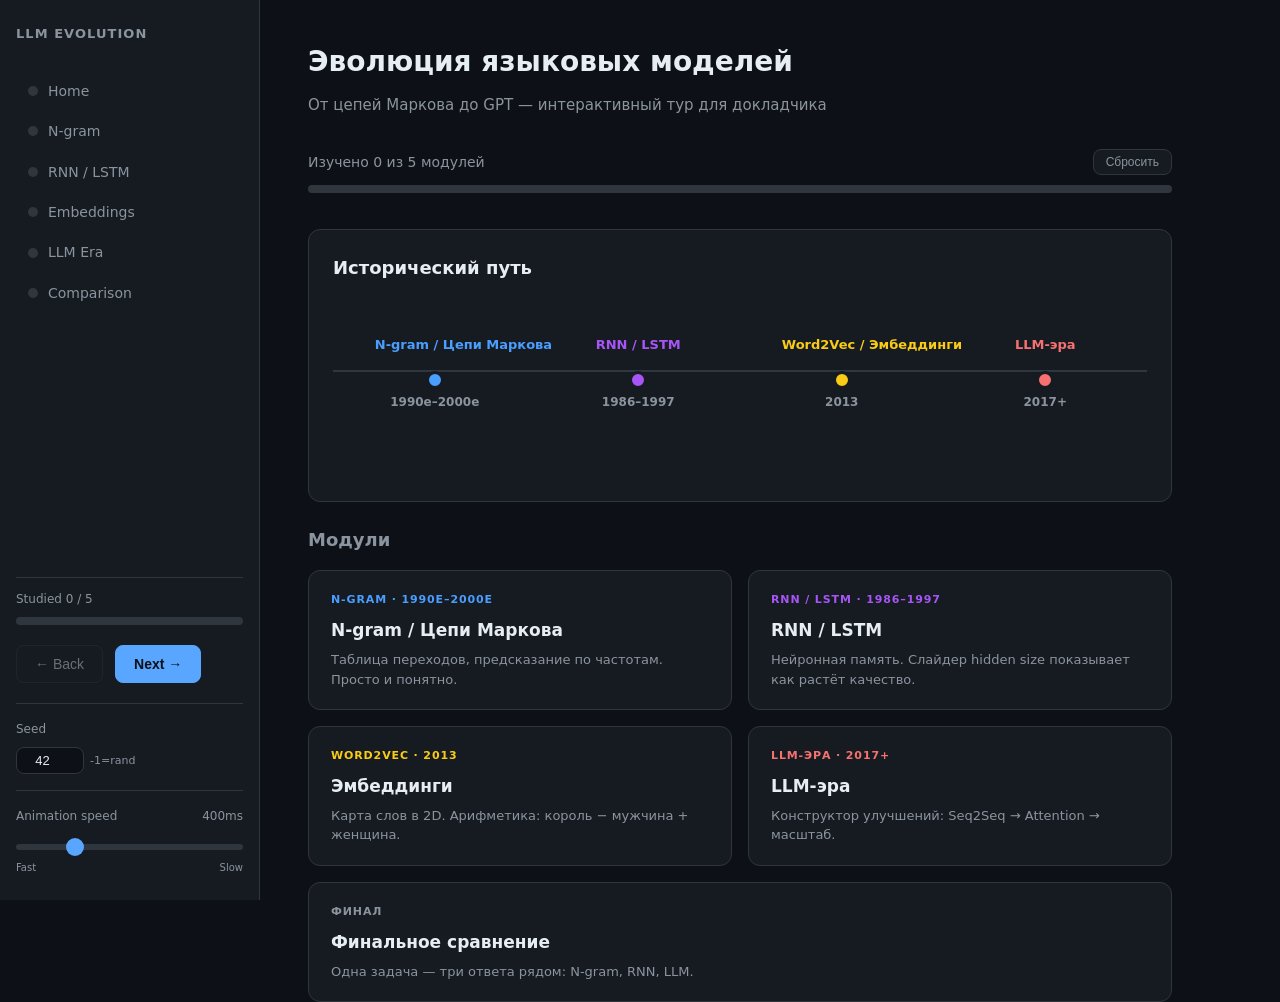
==== templates/index.html @ 23d0d4e3 "refactor: move project files from research/ to repo root; update configs and modules Flatten directo" ====
<!DOCTYPE html>
<html lang="ru">
<head>
  <meta charset="UTF-8">
  <meta name="viewport" content="width=device-width, initial-scale=1.0">
  <title>Эволюция языковых моделей</title>
  <link rel="stylesheet" href="/static/style.css">
  <style>
    /* ── Timeline ─────────────────────────────────────────── */
    .timeline-wrap {
      position: relative;
      padding: 56px 0 48px;
      margin: 32px 0 40px;
      overflow: visible;
    }

    .timeline-line {
      position: absolute;
      top: 56px;
      left: 0; right: 0;
      height: 2px;
      background: var(--border);
    }

    .timeline-events {
      display: flex;
      justify-content: space-between;
      position: relative;
    }

    .timeline-event {
      display: flex;
      flex-direction: column;
      align-items: center;
      position: relative;
      cursor: pointer;
      flex: 1;
    }

    .timeline-dot {
      width: 18px; height: 18px;
      border-radius: 50%;
      border: 3px solid var(--bg-card);
      transition: transform 0.18s ease, box-shadow 0.18s ease;
      z-index: 1;
      margin-bottom: 0;
    }

    .timeline-event:hover .timeline-dot,
    .timeline-event.open .timeline-dot {
      transform: scale(1.35);
      box-shadow: 0 0 0 5px rgba(255,255,255,0.08);
    }

    .timeline-year {
      font-size: 12px;
      font-weight: 600;
      color: var(--text-muted);
      margin-top: 10px;
      white-space: nowrap;
    }

    .timeline-label {
      font-size: 13px;
      font-weight: 600;
      text-align: center;
      margin-bottom: 14px;
      max-width: 120px;
    }

    .timeline-popup {
      display: none;
      position: absolute;
      top: 38px;
      left: 50%;
      transform: translateX(-50%);
      background: var(--bg-card);
      border: 1px solid var(--border);
      border-radius: var(--radius-lg);
      padding: 16px 18px;
      width: 220px;
      z-index: 300;
      box-shadow: 0 8px 32px rgba(0,0,0,0.55);
    }
    .timeline-popup.visible {
      display: block;
      animation: fadeIn 0.18s ease;
    }
    .timeline-popup-title {
      font-size: 14px;
      font-weight: 700;
      margin-bottom: 6px;
    }
    .timeline-popup-desc {
      font-size: 13px;
      color: var(--text-muted);
      line-height: 1.5;
      margin-bottom: 12px;
    }
    .timeline-popup-btn {
      display: inline-block;
      padding: 6px 14px;
      border-radius: var(--radius);
      font-size: 13px;
      font-weight: 600;
      text-decoration: none;
      color: #0d1117;
      transition: opacity 0.15s;
    }
    .timeline-popup-btn:hover { opacity: 0.85; }

    /* fix: left-most popup doesn't go off screen */
    .timeline-event:first-child .timeline-popup { left: 0; transform: none; }
    .timeline-event:last-child  .timeline-popup { left: auto; right: 0; transform: none; }

    /* ── Module grid ──────────────────────────────────────── */
    .module-grid {
      display: grid;
      grid-template-columns: repeat(2, 1fr);
      gap: 16px;
      margin-top: 8px;
    }

    .module-card {
      background: var(--bg-card);
      border: 1px solid var(--border);
      border-radius: var(--radius-lg);
      padding: 20px 22px;
      text-decoration: none;
      color: var(--text);
      transition: border-color 0.18s, background 0.18s;
      display: block;
      position: relative;
    }
    .module-card:hover { border-color: var(--accent); background: var(--bg-hover); }

    .module-card-epoch {
      font-size: 11px;
      font-weight: 700;
      letter-spacing: 0.08em;
      text-transform: uppercase;
      margin-bottom: 8px;
    }
    .module-card-title {
      font-size: 17px;
      font-weight: 600;
      margin-bottom: 6px;
    }
    .module-card-desc {
      font-size: 13px;
      color: var(--text-muted);
      line-height: 1.5;
    }
    .module-card-done-badge {
      position: absolute;
      top: 16px; right: 16px;
      width: 10px; height: 10px;
      border-radius: 50%;
      background: #3fb950;
      display: none;
    }
    .module-card.done .module-card-done-badge { display: block; }

    .module-card-wide { grid-column: span 2; }

    /* ── Progress section ─────────────────────────────────── */
    .progress-section {
      margin-bottom: 36px;
    }
    .progress-section-label {
      font-size: 14px;
      color: var(--text-muted);
      margin-bottom: 10px;
    }
    .progress-bar-wrap {
      background: var(--border);
      border-radius: 4px;
      height: 8px;
      overflow: hidden;
    }
    .progress-bar-fill {
      height: 100%;
      background: linear-gradient(90deg, var(--epoch-ngram), var(--epoch-rnn), var(--epoch-embeddings), var(--epoch-llm));
      border-radius: 4px;
      transition: width 0.5s ease;
    }
  </style>
</head>
<body>
  <nav id="sidebar"></nav>

  <main id="main-content">
    <h1 class="section-title">Эволюция языковых моделей</h1>
    <p class="section-sub">От цепей Маркова до GPT — интерактивный тур для докладчика</p>

    <!-- Progress bar -->
    <div class="progress-section">
      <div style="display:flex; align-items:center; justify-content:space-between; margin-bottom:10px;">
        <div class="progress-section-label" id="progress-label" style="margin-bottom:0;">Изучено 0 из 5 модулей</div>
        <button id="reset-btn" class="btn" style="font-size:12px; padding:5px 12px; color:var(--text-muted);" title="Сбросить прогресс">Сбросить</button>
      </div>
      <div class="progress-bar-wrap">
        <div class="progress-bar-fill" id="progress-fill" style="width: 0%"></div>
      </div>
    </div>

    <!-- Timeline -->
    <div class="card" style="overflow:visible; position:relative;">
      <div class="card-title" style="margin-bottom:0;">Исторический путь</div>
      <div class="timeline-wrap">
        <div class="timeline-line"></div>
        <div class="timeline-events" id="timeline-events"></div>
      </div>
    </div>

    <!-- Module cards -->
    <h2 style="font-size:18px; font-weight:600; margin-bottom:16px; color:var(--text-muted);">Модули</h2>
    <div class="module-grid" id="module-grid"></div>
  </main>

  <script src="/static/nav.js"></script>
  <script src="/static/tooltip.js"></script>
  <script>
    // ── Timeline data ─────────────────────────────────────────
    const TIMELINE_EVENTS = [
      {
        year: "1990е–2000е",
        label: "N-gram / Цепи Маркова",
        color: "var(--epoch-ngram)",
        module: 1,
        desc: "Предсказание следующего слова по таблице частот. Просто, быстро, но без понимания смысла.",
      },
      {
        year: "1986–1997",
        label: "RNN / LSTM",
        color: "var(--epoch-rnn)",
        module: 2,
        desc: "Нейронная сеть с памятью. Умеет запоминать контекст, но «забывает» начало длинного предложения.",
      },
      {
        year: "2013",
        label: "Word2Vec / Эмбеддинги",
        color: "var(--epoch-embeddings)",
        module: 3,
        desc: "Слова стали векторами. Похожие по смыслу слова — близкие точки в пространстве.",
      },
      {
        year: "2017+",
        label: "LLM-эра",
        color: "var(--epoch-llm)",
        module: 4,
        desc: "Attention + масштаб = революция. Одновременно видит весь контекст, обучается на сотнях ГБ текста.",
      },
    ];

    // ── Module cards data ──────────────────────────────────────
    const MODULE_CARDS = [
      {
        path: "/module/1",
        epoch: "N-gram · 1990е–2000е",
        color: "var(--epoch-ngram)",
        title: "N-gram / Цепи Маркова",
        desc: "Таблица переходов, предсказание по частотам. Просто и понятно.",
      },
      {
        path: "/module/2",
        epoch: "RNN / LSTM · 1986–1997",
        color: "var(--epoch-rnn)",
        title: "RNN / LSTM",
        desc: "Нейронная память. Слайдер hidden size показывает как растёт качество.",
      },
      {
        path: "/module/3",
        epoch: "Word2Vec · 2013",
        color: "var(--epoch-embeddings)",
        title: "Эмбеддинги",
        desc: "Карта слов в 2D. Арифметика: король − мужчина + женщина.",
      },
      {
        path: "/module/4",
        epoch: "LLM-эра · 2017+",
        color: "var(--epoch-llm)",
        title: "LLM-эра",
        desc: "Конструктор улучшений: Seq2Seq → Attention → масштаб.",
      },
      {
        path: "/module/5",
        epoch: "Финал",
        color: "var(--text-muted)",
        title: "Финальное сравнение",
        desc: "Одна задача — три ответа рядом: N-gram, RNN, LLM.",
        wide: true,
      },
    ];

    // ── Helpers ────────────────────────────────────────────────
    const STORAGE_KEY_INDEX = "llm_explainer_visited";

    function getVisitedPaths() {
      try { return JSON.parse(localStorage.getItem(STORAGE_KEY_INDEX) || "[]"); }
      catch { return []; }
    }

    // ── Render timeline ────────────────────────────────────────
    function renderTimeline() {
      const container = document.getElementById("timeline-events");
      if (!container) return;

      let openIdx = null;

      TIMELINE_EVENTS.forEach((ev, i) => {
        const wrap = document.createElement("div");
        wrap.className = "timeline-event";
        wrap.dataset.idx = i;

        const label = document.createElement("div");
        label.className = "timeline-label";
        label.textContent = ev.label;
        label.style.color = ev.color;

        const dot = document.createElement("div");
        dot.className = "timeline-dot";
        dot.style.background = ev.color;

        const year = document.createElement("div");
        year.className = "timeline-year";
        year.textContent = ev.year;

        const popup = document.createElement("div");
        popup.className = "timeline-popup";
        popup.innerHTML = `
          <div class="timeline-popup-title" style="color:${ev.color}">${ev.label}</div>
          <div class="timeline-popup-desc">${ev.desc}</div>
          <a class="timeline-popup-btn" href="/module/${ev.module}"
             style="background:${ev.color}">Открыть модуль →</a>
        `;

        wrap.appendChild(label);
        wrap.appendChild(dot);
        wrap.appendChild(year);
        wrap.appendChild(popup);
        container.appendChild(wrap);

        wrap.addEventListener("click", (e) => {
          e.stopPropagation();
          const isOpen = wrap.classList.contains("open");

          // close all
          container.querySelectorAll(".timeline-event").forEach(el => {
            el.classList.remove("open");
            el.querySelector(".timeline-popup").classList.remove("visible");
          });

          if (!isOpen) {
            wrap.classList.add("open");
            popup.classList.add("visible");
          }
        });
      });

      // Close popup on outside click
      document.addEventListener("click", () => {
        container.querySelectorAll(".timeline-event").forEach(el => {
          el.classList.remove("open");
          el.querySelector(".timeline-popup").classList.remove("visible");
        });
      });
    }

    // ── Render module cards ────────────────────────────────────
    function renderModuleCards() {
      const grid = document.getElementById("module-grid");
      if (!grid) return;
      const visited = getVisitedPaths();

      MODULE_CARDS.forEach(card => {
        const a = document.createElement("a");
        a.className = "module-card" + (card.wide ? " module-card-wide" : "");
        a.href = card.path;
        if (visited.includes(card.path)) a.classList.add("done");

        a.innerHTML = `
          <div class="module-card-done-badge"></div>
          <div class="module-card-epoch" style="color:${card.color}">${card.epoch}</div>
          <div class="module-card-title">${card.title}</div>
          <div class="module-card-desc">${card.desc}</div>
        `;

        grid.appendChild(a);
      });
    }

    // ── Progress bar ───────────────────────────────────────────
    function renderProgress() {
      const visited = getVisitedPaths();
      const modulePaths = MODULE_CARDS.map(c => c.path);
      const done = modulePaths.filter(p => visited.includes(p)).length;
      const total = modulePaths.length;
      const pct = Math.round((done / total) * 100);

      const label = document.getElementById("progress-label");
      const fill = document.getElementById("progress-fill");
      if (label) label.textContent = `Изучено ${done} из ${total} модулей`;
      if (fill) fill.style.width = pct + "%";
    }

    // ── Reset progress ─────────────────────────────────────────
    function resetProgress() {
      localStorage.removeItem(STORAGE_KEY_INDEX);
      // Re-render cards and progress without full reload
      document.getElementById("module-grid").innerHTML = "";
      renderModuleCards();
      renderProgress();
      // Also update sidebar dots via nav.js re-render
      const sidebar = document.getElementById("sidebar");
      sidebar.innerHTML = "";
      renderSidebar();
    }

    // ── Init ───────────────────────────────────────────────────
    document.addEventListener("DOMContentLoaded", () => {
      renderTimeline();
      renderModuleCards();
      renderProgress();

      document.getElementById("reset-btn").addEventListener("click", () => {
        resetProgress();
      });
    });
  </script>
</body>
</html>
---- static/style.css ----
/* ============================================================
   LLM Evolution Explainer — Dark Theme
   Цветовое кодирование по эпохам:
   N-gram      = синий    (#4A9EFF)
   RNN/LSTM    = фиолетовый (#A855F7)
   Embeddings  = жёлтый   (#FACC15)
   LLM-эра     = красный  (#F87171)
   ============================================================ */

:root {
  --bg:          #0d1117;
  --bg-card:     #161b22;
  --bg-hover:    #21262d;
  --border:      #30363d;
  --text:        #e6edf3;
  --text-muted:  #8b949e;
  --accent:      #58a6ff;

  --epoch-ngram:       #4A9EFF;
  --epoch-rnn:         #A855F7;
  --epoch-embeddings:  #FACC15;
  --epoch-llm:         #F87171;

  --sidebar-width: 260px;
  --header-height: 56px;

  --radius:  8px;
  --radius-lg: 12px;
  --transition: 0.2s ease;
}

/* ---- Reset ---- */
*, *::before, *::after { box-sizing: border-box; margin: 0; padding: 0; }
html, body { height: 100%; }

body {
  font-family: 'Segoe UI', system-ui, sans-serif;
  background: var(--bg);
  color: var(--text);
  display: flex;
  font-size: 16px;
  line-height: 1.6;
}

/* ============================================================
   Layout
   ============================================================ */
#sidebar {
  width: var(--sidebar-width);
  min-height: 100vh;
  background: var(--bg-card);
  border-right: 1px solid var(--border);
  display: flex;
  flex-direction: column;
  padding: 24px 16px;
  position: fixed;
  top: 0; left: 0; bottom: 0;
  overflow: hidden;
  z-index: 100;
}

#main-content {
  margin-left: var(--sidebar-width);
  flex: 1;
  min-height: 100vh;
  padding: 40px 48px;
  max-width: 960px;
}

/* ============================================================
   Sidebar
   ============================================================ */
.sidebar-logo {
  font-size: 13px;
  font-weight: 700;
  color: var(--text-muted);
  letter-spacing: 0.08em;
  text-transform: uppercase;
  margin-bottom: 28px;
}

.nav-list {
  list-style: none;
  flex: 1;
}

.nav-item {
  margin-bottom: 4px;
}

.nav-link {
  display: flex;
  align-items: center;
  gap: 10px;
  padding: 7px 12px;
  border-radius: var(--radius);
  text-decoration: none;
  color: var(--text-muted);
  font-size: 14px;
  transition: background var(--transition), color var(--transition);
  cursor: pointer;
}

.nav-link:hover { background: var(--bg-hover); color: var(--text); }
.nav-link.active { background: var(--bg-hover); color: var(--text); }

.nav-dot {
  width: 10px; height: 10px;
  border-radius: 50%;
  background: var(--border);
  flex-shrink: 0;
  transition: background var(--transition);
}
.nav-dot.done    { background: #3fb950; }
.nav-dot.active  { background: var(--accent); }

/* Epoch colours for nav dots */
.nav-item[data-epoch="ngram"]      .nav-dot.active { background: var(--epoch-ngram); }
.nav-item[data-epoch="rnn"]        .nav-dot.active { background: var(--epoch-rnn); }
.nav-item[data-epoch="embeddings"] .nav-dot.active { background: var(--epoch-embeddings); }
.nav-item[data-epoch="llm"]        .nav-dot.active { background: var(--epoch-llm); }

.sidebar-progress {
  margin-top: 12px;
  padding-top: 12px;
  border-top: 1px solid var(--border);
}

.progress-label {
  font-size: 12px;
  color: var(--text-muted);
  margin-bottom: 8px;
}

.progress-bar-wrap {
  background: var(--border);
  border-radius: 4px;
  height: 6px;
  overflow: hidden;
}

.progress-bar-fill {
  height: 100%;
  background: var(--accent);
  border-radius: 4px;
  transition: width 0.4s ease;
}

/* ============================================================
   Nav buttons (prev / next)
   ============================================================ */
.nav-buttons {
  display: flex;
  gap: 12px;
  margin-top: 20px;
}

.btn {
  display: inline-flex;
  align-items: center;
  gap: 6px;
  padding: 10px 18px;
  border-radius: var(--radius);
  border: 1px solid var(--border);
  background: var(--bg-card);
  color: var(--text);
  font-size: 14px;
  cursor: pointer;
  text-decoration: none;
  transition: background var(--transition), border-color var(--transition);
}
.btn:hover { background: var(--bg-hover); border-color: var(--accent); }
.btn:disabled { opacity: 0.4; cursor: not-allowed; }
.btn-primary {
  background: var(--accent);
  border-color: var(--accent);
  color: #0d1117;
  font-weight: 600;
}
.btn-primary:hover { background: #79c0ff; border-color: #79c0ff; }

/* ============================================================
   Cards & Sections
   ============================================================ */
.card {
  background: var(--bg-card);
  border: 1px solid var(--border);
  border-radius: var(--radius-lg);
  padding: 24px;
  margin-bottom: 24px;
}

.card-title {
  font-size: 18px;
  font-weight: 600;
  margin-bottom: 12px;
}

.section-title {
  font-size: 28px;
  font-weight: 700;
  margin-bottom: 8px;
}

.section-sub {
  font-size: 15px;
  color: var(--text-muted);
  margin-bottom: 32px;
}

/* Epoch accent bars */
.epoch-bar {
  display: inline-block;
  width: 4px;
  height: 1em;
  border-radius: 2px;
  margin-right: 8px;
  vertical-align: middle;
}
.epoch-ngram      { background: var(--epoch-ngram); }
.epoch-rnn        { background: var(--epoch-rnn); }
.epoch-embeddings { background: var(--epoch-embeddings); }
.epoch-llm        { background: var(--epoch-llm); }

/* ============================================================
   Tooltip / Hint (? button)
   ============================================================ */
.term {
  position: relative;
  display: inline-flex;
  align-items: baseline;
  gap: 4px;
}

.hint-btn {
  display: inline-flex;
  align-items: center;
  justify-content: center;
  width: 18px; height: 18px;
  border-radius: 50%;
  background: transparent;
  border: 1px solid var(--text-muted);
  color: var(--text-muted);
  font-size: 11px;
  font-weight: 700;
  cursor: pointer;
  line-height: 1;
  transition: border-color var(--transition), color var(--transition), background var(--transition);
  flex-shrink: 0;
}
.hint-btn:hover,
.hint-btn.open {
  border-color: var(--accent);
  color: var(--accent);
  background: rgba(88, 166, 255, 0.1);
}

.hint-text {
  display: none;
  position: absolute;
  bottom: calc(100% + 8px);
  left: 0;
  background: #1c2128;
  border: 1px solid var(--border);
  border-radius: var(--radius);
  padding: 10px 14px;
  font-size: 13px;
  line-height: 1.5;
  color: var(--text);
  width: 260px;
  z-index: 200;
  box-shadow: 0 8px 24px rgba(0,0,0,0.4);
}
.hint-text.visible { display: block; }

/* ============================================================
   Sliders
   ============================================================ */
.slider-wrap {
  display: flex;
  align-items: center;
  gap: 12px;
  margin: 16px 0;
}

input[type="range"] {
  appearance: none;
  -webkit-appearance: none;
  flex: 1;
  height: 6px;
  border-radius: 3px;
  background: var(--border);
  outline: none;
}
input[type="range"]::-webkit-slider-thumb {
  -webkit-appearance: none;
  width: 18px; height: 18px;
  border-radius: 50%;
  background: var(--accent);
  cursor: pointer;
}

.slider-label {
  font-size: 13px;
  color: var(--text-muted);
  min-width: 60px;
}

.slider-value {
  font-size: 14px;
  font-weight: 600;
  min-width: 32px;
  text-align: right;
}

/* ============================================================
   Tables
   ============================================================ */
table {
  border-collapse: collapse;
  width: 100%;
  font-size: 14px;
}
th {
  background: var(--bg-hover);
  color: var(--text-muted);
  font-weight: 600;
  text-align: left;
  padding: 10px 14px;
  border-bottom: 1px solid var(--border);
}
td {
  padding: 9px 14px;
  border-bottom: 1px solid var(--border);
}
tr:last-child td { border-bottom: none; }
tr:hover td { background: var(--bg-hover); }

/* ============================================================
   Code / Corpus display
   ============================================================ */
.corpus-block {
  background: #0d1117;
  border: 1px solid var(--border);
  border-radius: var(--radius);
  padding: 16px 20px;
  font-family: 'Cascadia Code', 'Fira Code', monospace;
  font-size: 14px;
  line-height: 1.8;
  color: #a5d6ff;
}

.corpus-sentence {
  display: block;
  margin-bottom: 6px;
}
.corpus-sentence:last-child { margin-bottom: 0; }

/* ============================================================
   Animations (flow arrows, highlight)
   ============================================================ */
@keyframes fadeIn {
  from { opacity: 0; transform: translateY(6px); }
  to   { opacity: 1; transform: translateY(0); }
}

.animate-in {
  animation: fadeIn 0.3s ease forwards;
}

@keyframes pulse {
  0%, 100% { opacity: 1; }
  50%       { opacity: 0.4; }
}

.token-highlight {
  display: inline-block;
  background: rgba(88, 166, 255, 0.2);
  border-radius: 4px;
  padding: 1px 4px;
  color: var(--accent);
  animation: pulse 1s ease infinite;
}

/* ============================================================
   SVG diagrams
   ============================================================ */
.diagram-svg {
  display: block;
  width: 100%;
  max-width: 700px;
  margin: 16px auto;
}

/* ============================================================
   Heatmap canvas
   ============================================================ */
canvas {
  display: block;
  border-radius: var(--radius);
  border: 1px solid var(--border);
}

/* ============================================================
   Result blocks
   ============================================================ */
.result-box {
  background: var(--bg);
  border: 1px solid var(--border);
  border-radius: var(--radius);
  padding: 14px 18px;
  font-size: 15px;
  min-height: 48px;
  line-height: 1.6;
}

.result-word {
  color: var(--accent);
  font-weight: 600;
}

/* ============================================================
   Problem / Info callout
   ============================================================ */
.callout {
  border-left: 3px solid var(--accent);
  background: rgba(88, 166, 255, 0.05);
  padding: 14px 18px;
  border-radius: 0 var(--radius) var(--radius) 0;
  font-size: 14px;
  color: var(--text-muted);
  margin: 16px 0;
}
.callout.warn {
  border-color: var(--epoch-llm);
  background: rgba(248, 113, 113, 0.05);
}

/* ============================================================
   Timeline (index page)
   ============================================================ */
.timeline-track {
  position: relative;
  padding: 40px 0 60px;
  margin: 32px 0;
}

.timeline-line {
  position: absolute;
  top: 50%; left: 0; right: 0;
  height: 2px;
  background: var(--border);
  transform: translateY(-50%);
}

.timeline-events {
  display: flex;
  justify-content: space-between;
  position: relative;
}

.timeline-event {
  display: flex;
  flex-direction: column;
  align-items: center;
  gap: 8px;
  cursor: pointer;
}

.timeline-dot {
  width: 16px; height: 16px;
  border-radius: 50%;
  border: 2px solid var(--bg);
  transition: transform var(--transition), box-shadow var(--transition);
  z-index: 1;
}
.timeline-event:hover .timeline-dot {
  transform: scale(1.3);
  box-shadow: 0 0 0 4px rgba(255,255,255,0.1);
}

.timeline-year {
  font-size: 12px;
  color: var(--text-muted);
  font-weight: 600;
  position: absolute;
  bottom: -24px;
  white-space: nowrap;
}

.timeline-label {
  font-size: 13px;
  text-align: center;
  max-width: 100px;
  position: absolute;
  top: -36px;
  white-space: nowrap;
}

.timeline-popup {
  display: none;
  position: absolute;
  top: 60px;
  background: var(--bg-card);
  border: 1px solid var(--border);
  border-radius: var(--radius-lg);
  padding: 16px 20px;
  width: 220px;
  z-index: 300;
  box-shadow: 0 8px 32px rgba(0,0,0,0.5);
}
.timeline-popup.visible { display: block; animation: fadeIn 0.2s ease; }

/* ============================================================
   Module cards on index
   ============================================================ */
.module-grid {
  display: grid;
  grid-template-columns: repeat(2, 1fr);
  gap: 16px;
  margin-top: 32px;
}

.module-card {
  background: var(--bg-card);
  border: 1px solid var(--border);
  border-radius: var(--radius-lg);
  padding: 20px;
  text-decoration: none;
  color: var(--text);
  transition: border-color var(--transition), background var(--transition);
  display: block;
}
.module-card:hover { border-color: var(--accent); background: var(--bg-hover); }

.module-card-epoch {
  font-size: 11px;
  font-weight: 700;
  letter-spacing: 0.08em;
  text-transform: uppercase;
  margin-bottom: 8px;
}

.module-card-title {
  font-size: 17px;
  font-weight: 600;
  margin-bottom: 6px;
}

.module-card-desc {
  font-size: 13px;
  color: var(--text-muted);
}

.module-card-done {
  display: inline-block;
  width: 8px; height: 8px;
  border-radius: 50%;
  background: #3fb950;
  margin-left: 8px;
  vertical-align: middle;
}
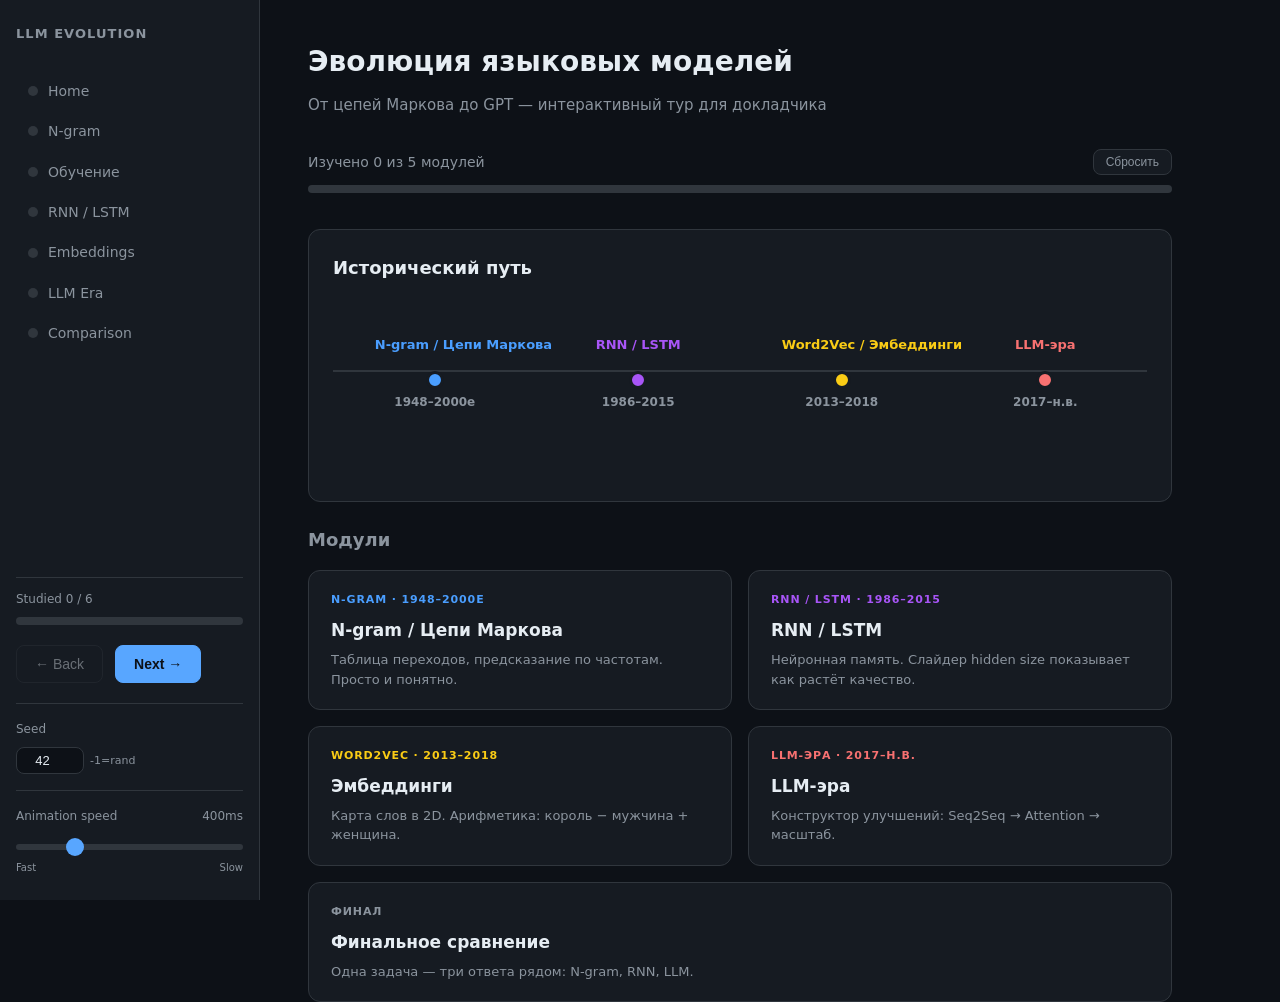
==== commit 60886f3f: "feat(llm-era): add Step 7 — LLM era module + migrate to uv - Add routers/llm_era.py: Seq2Seq animati" ====
--- a/templates/index.html
+++ b/templates/index.html
@@ -224,28 +224,28 @@
     // ── Timeline data ─────────────────────────────────────────
     const TIMELINE_EVENTS = [
       {
-        year: "1990е–2000е",
+        year: "1948–2000е",
         label: "N-gram / Цепи Маркова",
         color: "var(--epoch-ngram)",
         module: 1,
         desc: "Предсказание следующего слова по таблице частот. Просто, быстро, но без понимания смысла.",
       },
       {
-        year: "1986–1997",
+        year: "1986–2015",
         label: "RNN / LSTM",
         color: "var(--epoch-rnn)",
         module: 2,
         desc: "Нейронная сеть с памятью. Умеет запоминать контекст, но «забывает» начало длинного предложения.",
       },
       {
-        year: "2013",
+        year: "2013–2018",
         label: "Word2Vec / Эмбеддинги",
         color: "var(--epoch-embeddings)",
         module: 3,
         desc: "Слова стали векторами. Похожие по смыслу слова — близкие точки в пространстве.",
       },
       {
-        year: "2017+",
+        year: "2017–н.в.",
         label: "LLM-эра",
         color: "var(--epoch-llm)",
         module: 4,
@@ -257,28 +257,28 @@
     const MODULE_CARDS = [
       {
         path: "/module/1",
-        epoch: "N-gram · 1990е–2000е",
+        epoch: "N-gram · 1948–2000е",
         color: "var(--epoch-ngram)",
         title: "N-gram / Цепи Маркова",
         desc: "Таблица переходов, предсказание по частотам. Просто и понятно.",
       },
       {
         path: "/module/2",
-        epoch: "RNN / LSTM · 1986–1997",
+        epoch: "RNN / LSTM · 1986–2015",
         color: "var(--epoch-rnn)",
         title: "RNN / LSTM",
         desc: "Нейронная память. Слайдер hidden size показывает как растёт качество.",
       },
       {
         path: "/module/3",
-        epoch: "Word2Vec · 2013",
+        epoch: "Word2Vec · 2013–2018",
         color: "var(--epoch-embeddings)",
         title: "Эмбеддинги",
         desc: "Карта слов в 2D. Арифметика: король − мужчина + женщина.",
       },
       {
         path: "/module/4",
-        epoch: "LLM-эра · 2017+",
+        epoch: "LLM-эра · 2017–н.в.",
         color: "var(--epoch-llm)",
         title: "LLM-эра",
         desc: "Конструктор улучшений: Seq2Seq → Attention → масштаб.",
--- a/static/style.css
+++ b/static/style.css
@@ -29,6 +29,18 @@
   --transition: 0.2s ease;
 }
 
+/* ---- Scrollbar ---- */
+::-webkit-scrollbar { width: 8px; height: 8px; }
+::-webkit-scrollbar-track { background: var(--bg); border-radius: 4px; }
+::-webkit-scrollbar-thumb { background: var(--border); border-radius: 4px; }
+::-webkit-scrollbar-thumb:hover { background: var(--text-muted); }
+
+/* Firefox */
+* {
+  scrollbar-width: thin;
+  scrollbar-color: var(--border) var(--bg);
+}
+
 /* ---- Reset ---- */
 *, *::before, *::after { box-sizing: border-box; margin: 0; padding: 0; }
 html, body { height: 100%; }
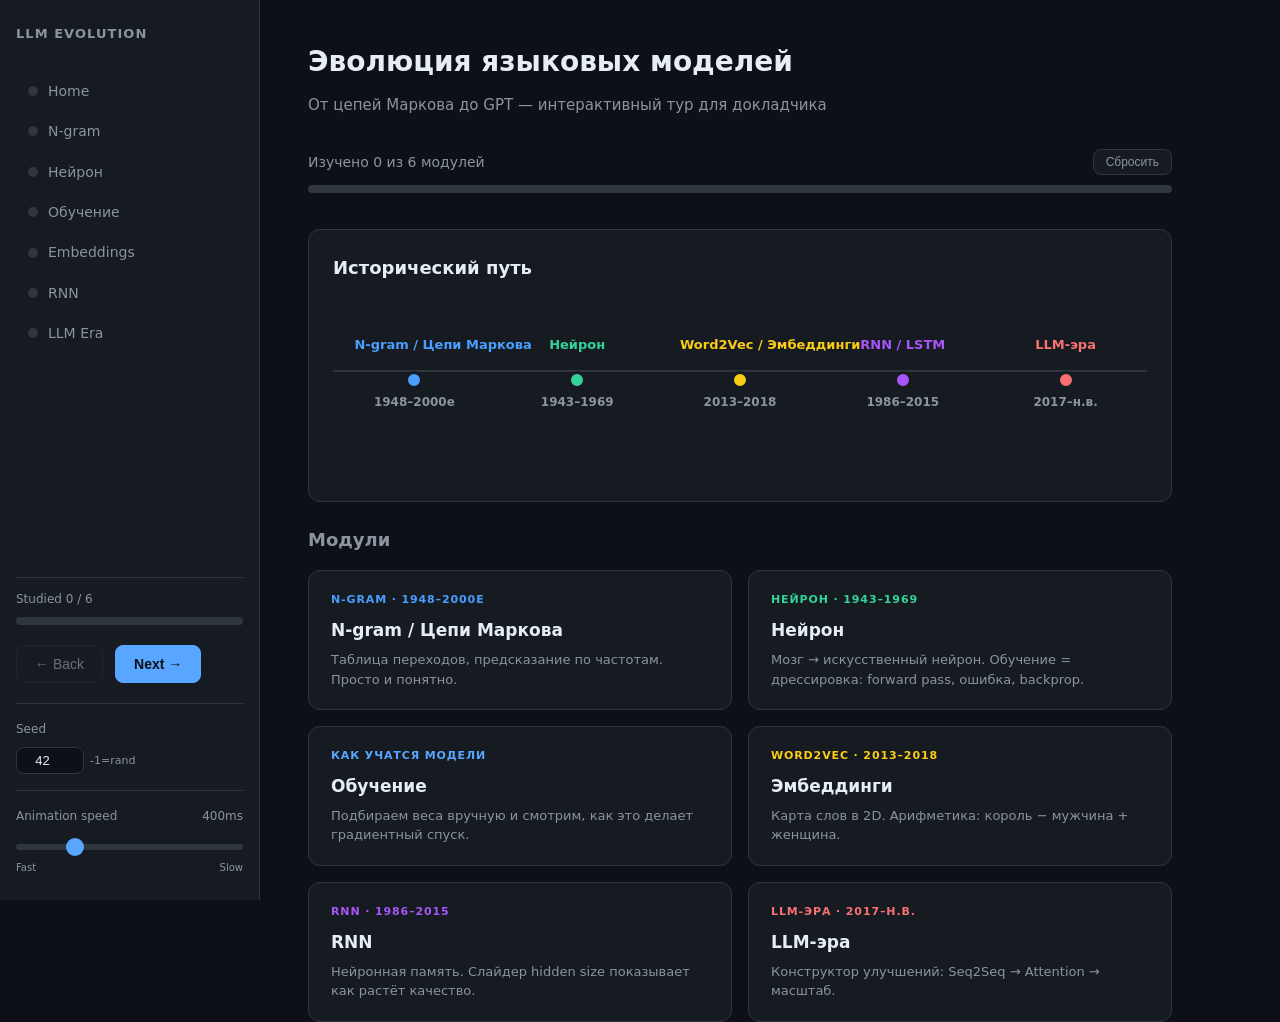
==== commit 4527b676: "feat: add neuron module, reorder modules, migrate to YandexGPT-5-Lite-8B Add module-1c (brain→neuron" ====
--- a/templates/index.html
+++ b/templates/index.html
@@ -231,18 +231,25 @@
         desc: "Предсказание следующего слова по таблице частот. Просто, быстро, но без понимания смысла.",
       },
       {
+        year: "1943–1969",
+        label: "Нейрон",
+        color: "var(--epoch-neuron)",
+        module: "1c",
+        desc: "От биологического нейрона к искусственному. Как сеть учится на ошибках — аналогия с дрессировкой.",
+      },
+      {
+        year: "2013–2018",
+        label: "Word2Vec / Эмбеддинги",
+        color: "var(--epoch-embeddings)",
+        module: 2,
+        desc: "Слова стали векторами. Похожие по смыслу слова — близкие точки в пространстве.",
+      },
+      {
         year: "1986–2015",
         label: "RNN / LSTM",
         color: "var(--epoch-rnn)",
-        module: 2,
+        module: 3,
         desc: "Нейронная сеть с памятью. Умеет запоминать контекст, но «забывает» начало длинного предложения.",
-      },
-      {
-        year: "2013–2018",
-        label: "Word2Vec / Эмбеддинги",
-        color: "var(--epoch-embeddings)",
-        module: 3,
-        desc: "Слова стали векторами. Похожие по смыслу слова — близкие точки в пространстве.",
       },
       {
         year: "2017–н.в.",
@@ -263,18 +270,32 @@
         desc: "Таблица переходов, предсказание по частотам. Просто и понятно.",
       },
       {
+        path: "/module/1c",
+        epoch: "Нейрон · 1943–1969",
+        color: "var(--epoch-neuron)",
+        title: "Нейрон",
+        desc: "Мозг → искусственный нейрон. Обучение = дрессировка: forward pass, ошибка, backprop.",
+      },
+      {
+        path: "/module/1b",
+        epoch: "Как учатся модели",
+        color: "var(--accent)",
+        title: "Обучение",
+        desc: "Подбираем веса вручную и смотрим, как это делает градиентный спуск.",
+      },
+      {
         path: "/module/2",
-        epoch: "RNN / LSTM · 1986–2015",
-        color: "var(--epoch-rnn)",
-        title: "RNN / LSTM",
-        desc: "Нейронная память. Слайдер hidden size показывает как растёт качество.",
-      },
-      {
-        path: "/module/3",
         epoch: "Word2Vec · 2013–2018",
         color: "var(--epoch-embeddings)",
         title: "Эмбеддинги",
         desc: "Карта слов в 2D. Арифметика: король − мужчина + женщина.",
+      },
+      {
+        path: "/module/3",
+        epoch: "RNN · 1986–2015",
+        color: "var(--epoch-rnn)",
+        title: "RNN",
+        desc: "Нейронная память. Слайдер hidden size показывает как растёт качество.",
       },
       {
         path: "/module/4",
@@ -282,14 +303,6 @@
         color: "var(--epoch-llm)",
         title: "LLM-эра",
         desc: "Конструктор улучшений: Seq2Seq → Attention → масштаб.",
-      },
-      {
-        path: "/module/5",
-        epoch: "Финал",
-        color: "var(--text-muted)",
-        title: "Финальное сравнение",
-        desc: "Одна задача — три ответа рядом: N-gram, RNN, LLM.",
-        wide: true,
       },
     ];
 
--- a/static/style.css
+++ b/static/style.css
@@ -17,6 +17,7 @@
   --accent:      #58a6ff;
 
   --epoch-ngram:       #4A9EFF;
+  --epoch-neuron:      #34D399;
   --epoch-rnn:         #A855F7;
   --epoch-embeddings:  #FACC15;
   --epoch-llm:         #F87171;
@@ -75,7 +76,7 @@
   margin-left: var(--sidebar-width);
   flex: 1;
   min-height: 100vh;
-  padding: 40px 48px;
+  padding: 40px 48px 64px;
   max-width: 960px;
 }
 
@@ -128,6 +129,7 @@
 
 /* Epoch colours for nav dots */
 .nav-item[data-epoch="ngram"]      .nav-dot.active { background: var(--epoch-ngram); }
+.nav-item[data-epoch="neuron"]     .nav-dot.active { background: var(--epoch-neuron); }
 .nav-item[data-epoch="rnn"]        .nav-dot.active { background: var(--epoch-rnn); }
 .nav-item[data-epoch="embeddings"] .nav-dot.active { background: var(--epoch-embeddings); }
 .nav-item[data-epoch="llm"]        .nav-dot.active { background: var(--epoch-llm); }
@@ -230,6 +232,7 @@
   vertical-align: middle;
 }
 .epoch-ngram      { background: var(--epoch-ngram); }
+.epoch-neuron     { background: var(--epoch-neuron); }
 .epoch-rnn        { background: var(--epoch-rnn); }
 .epoch-embeddings { background: var(--epoch-embeddings); }
 .epoch-llm        { background: var(--epoch-llm); }
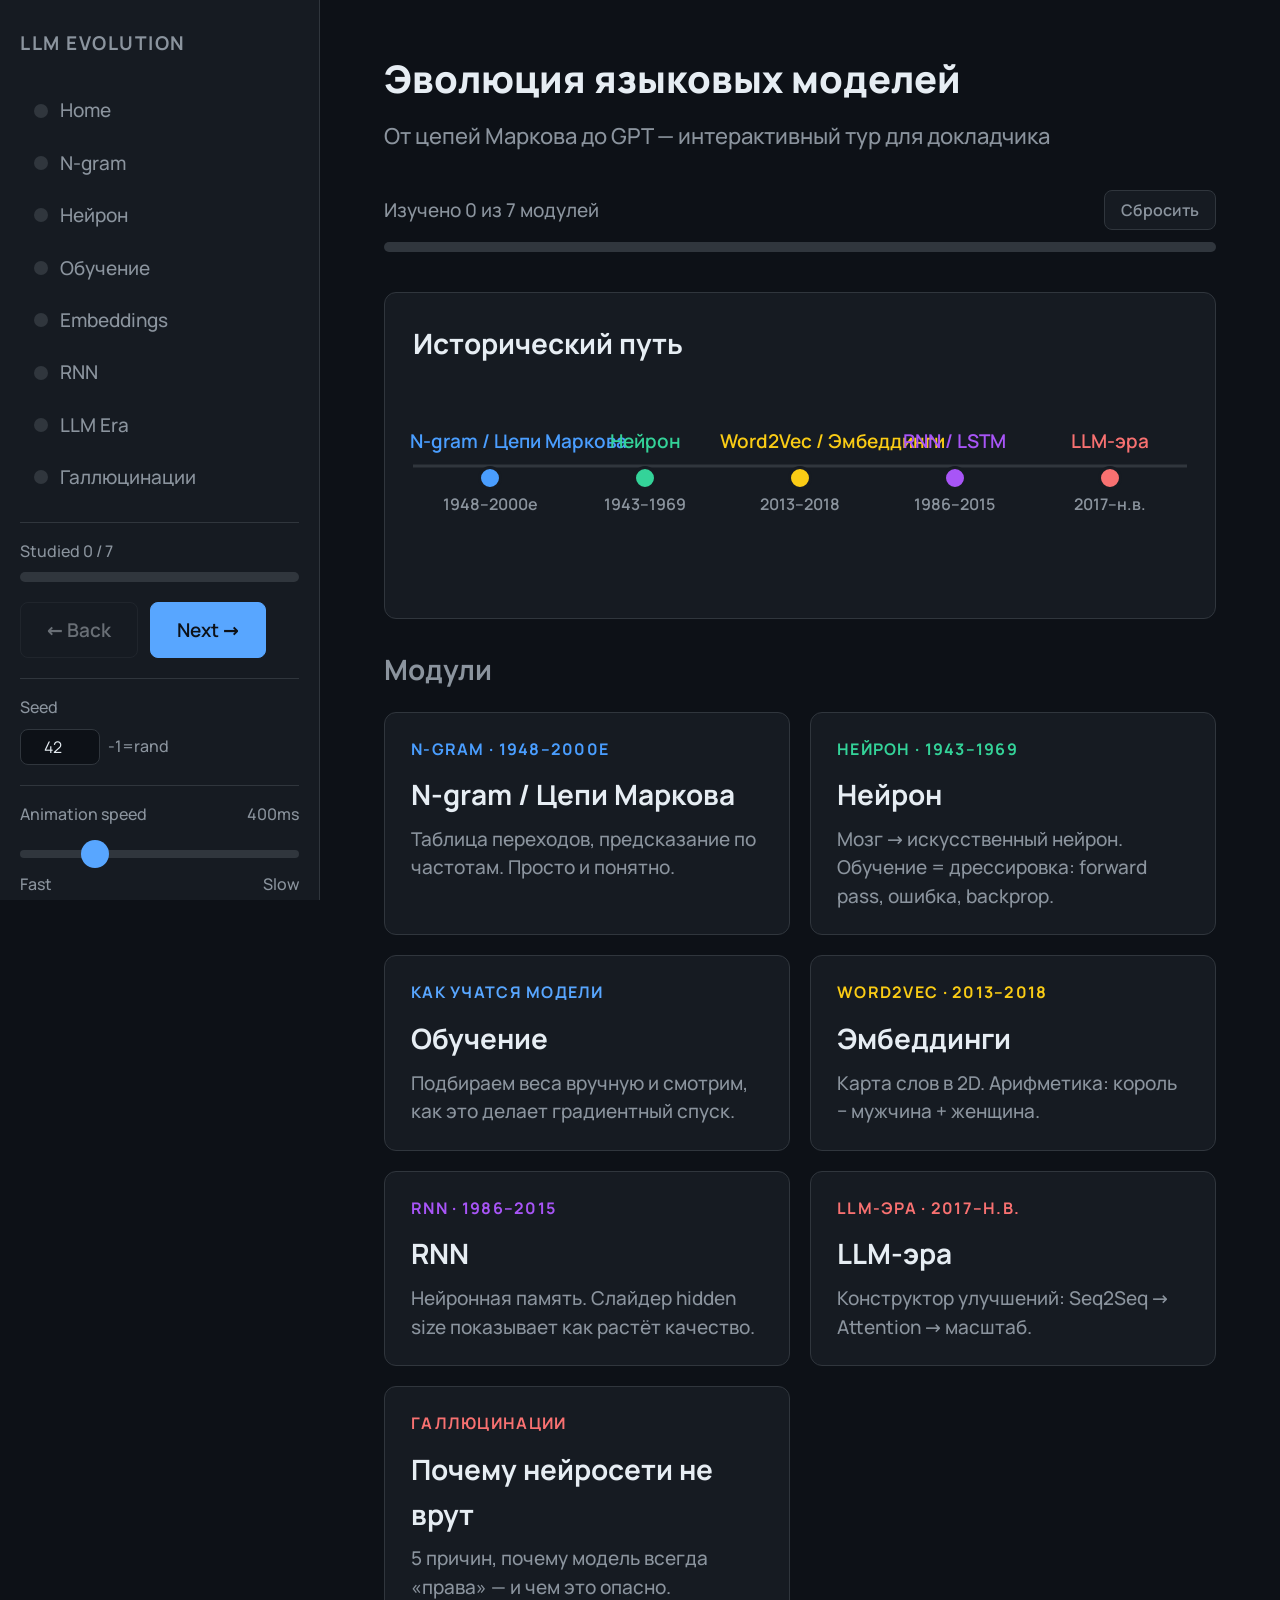
==== commit fb0435e6: "feat: add hallucinations module + presentation-optimized typography Add module-4b (LLM hallucination" ====
--- a/templates/index.html
+++ b/templates/index.html
@@ -9,16 +9,16 @@
     /* ── Timeline ─────────────────────────────────────────── */
     .timeline-wrap {
       position: relative;
-      padding: 56px 0 48px;
-      margin: 32px 0 40px;
+      padding: 64px 0 56px;
+      margin: 36px 0 44px;
       overflow: visible;
     }
 
     .timeline-line {
       position: absolute;
-      top: 56px;
+      top: 64px;
       left: 0; right: 0;
-      height: 2px;
+      height: 3px;
       background: var(--border);
     }
 
@@ -38,7 +38,7 @@
     }
 
     .timeline-dot {
-      width: 18px; height: 18px;
+      width: 24px; height: 24px;
       border-radius: 50%;
       border: 3px solid var(--bg-card);
       transition: transform 0.18s ease, box-shadow 0.18s ease;
@@ -49,36 +49,36 @@
     .timeline-event:hover .timeline-dot,
     .timeline-event.open .timeline-dot {
       transform: scale(1.35);
-      box-shadow: 0 0 0 5px rgba(255,255,255,0.08);
+      box-shadow: 0 0 0 6px rgba(255,255,255,0.08);
     }
 
     .timeline-year {
-      font-size: 12px;
+      font-size: var(--fs-xs);
       font-weight: 600;
       color: var(--text-muted);
-      margin-top: 10px;
+      margin-top: 12px;
       white-space: nowrap;
     }
 
     .timeline-label {
-      font-size: 13px;
+      font-size: var(--fs-sm);
       font-weight: 600;
       text-align: center;
-      margin-bottom: 14px;
-      max-width: 120px;
+      margin-bottom: 16px;
+      max-width: 160px;
     }
 
     .timeline-popup {
       display: none;
       position: absolute;
-      top: 38px;
+      top: 44px;
       left: 50%;
       transform: translateX(-50%);
       background: var(--bg-card);
       border: 1px solid var(--border);
       border-radius: var(--radius-lg);
-      padding: 16px 18px;
-      width: 220px;
+      padding: 20px 22px;
+      width: 280px;
       z-index: 300;
       box-shadow: 0 8px 32px rgba(0,0,0,0.55);
     }
@@ -87,21 +87,21 @@
       animation: fadeIn 0.18s ease;
     }
     .timeline-popup-title {
-      font-size: 14px;
+      font-size: var(--fs-base);
       font-weight: 700;
-      margin-bottom: 6px;
+      margin-bottom: 8px;
     }
     .timeline-popup-desc {
-      font-size: 13px;
+      font-size: var(--fs-sm);
       color: var(--text-muted);
       line-height: 1.5;
-      margin-bottom: 12px;
+      margin-bottom: 14px;
     }
     .timeline-popup-btn {
       display: inline-block;
-      padding: 6px 14px;
+      padding: 8px 18px;
       border-radius: var(--radius);
-      font-size: 13px;
+      font-size: var(--fs-sm);
       font-weight: 600;
       text-decoration: none;
       color: #0d1117;
@@ -116,16 +116,16 @@
     /* ── Module grid ──────────────────────────────────────── */
     .module-grid {
       display: grid;
-      grid-template-columns: repeat(2, 1fr);
-      gap: 16px;
-      margin-top: 8px;
+      grid-template-columns: repeat(auto-fill, minmax(380px, 1fr));
+      gap: 20px;
+      margin-top: 12px;
     }
 
     .module-card {
       background: var(--bg-card);
       border: 1px solid var(--border);
       border-radius: var(--radius-lg);
-      padding: 20px 22px;
+      padding: 24px 26px;
       text-decoration: none;
       color: var(--text);
       transition: border-color 0.18s, background 0.18s;
@@ -135,26 +135,26 @@
     .module-card:hover { border-color: var(--accent); background: var(--bg-hover); }
 
     .module-card-epoch {
-      font-size: 11px;
+      font-size: var(--fs-xs);
       font-weight: 700;
       letter-spacing: 0.08em;
       text-transform: uppercase;
+      margin-bottom: 10px;
+    }
+    .module-card-title {
+      font-size: var(--fs-lg);
+      font-weight: 700;
       margin-bottom: 8px;
     }
-    .module-card-title {
-      font-size: 17px;
-      font-weight: 600;
-      margin-bottom: 6px;
-    }
     .module-card-desc {
-      font-size: 13px;
+      font-size: var(--fs-sm);
       color: var(--text-muted);
       line-height: 1.5;
     }
     .module-card-done-badge {
       position: absolute;
-      top: 16px; right: 16px;
-      width: 10px; height: 10px;
+      top: 18px; right: 18px;
+      width: 14px; height: 14px;
       border-radius: 50%;
       background: #3fb950;
       display: none;
@@ -165,23 +165,23 @@
 
     /* ── Progress section ─────────────────────────────────── */
     .progress-section {
-      margin-bottom: 36px;
+      margin-bottom: 40px;
     }
     .progress-section-label {
-      font-size: 14px;
+      font-size: var(--fs-sm);
       color: var(--text-muted);
-      margin-bottom: 10px;
+      margin-bottom: 12px;
     }
     .progress-bar-wrap {
       background: var(--border);
-      border-radius: 4px;
-      height: 8px;
+      border-radius: 5px;
+      height: 10px;
       overflow: hidden;
     }
     .progress-bar-fill {
       height: 100%;
       background: linear-gradient(90deg, var(--epoch-ngram), var(--epoch-rnn), var(--epoch-embeddings), var(--epoch-llm));
-      border-radius: 4px;
+      border-radius: 5px;
       transition: width 0.5s ease;
     }
   </style>
@@ -195,9 +195,9 @@
 
     <!-- Progress bar -->
     <div class="progress-section">
-      <div style="display:flex; align-items:center; justify-content:space-between; margin-bottom:10px;">
+      <div style="display:flex; align-items:center; justify-content:space-between; margin-bottom:12px;">
         <div class="progress-section-label" id="progress-label" style="margin-bottom:0;">Изучено 0 из 5 модулей</div>
-        <button id="reset-btn" class="btn" style="font-size:12px; padding:5px 12px; color:var(--text-muted);" title="Сбросить прогресс">Сбросить</button>
+        <button id="reset-btn" class="btn" style="font-size:var(--fs-xs); padding:8px 16px; color:var(--text-muted);" title="Сбросить прогресс">Сбросить</button>
       </div>
       <div class="progress-bar-wrap">
         <div class="progress-bar-fill" id="progress-fill" style="width: 0%"></div>
@@ -214,7 +214,7 @@
     </div>
 
     <!-- Module cards -->
-    <h2 style="font-size:18px; font-weight:600; margin-bottom:16px; color:var(--text-muted);">Модули</h2>
+    <h2 style="font-size:var(--fs-lg); font-weight:700; margin-bottom:20px; color:var(--text-muted);">Модули</h2>
     <div class="module-grid" id="module-grid"></div>
   </main>
 
@@ -303,6 +303,13 @@
         color: "var(--epoch-llm)",
         title: "LLM-эра",
         desc: "Конструктор улучшений: Seq2Seq → Attention → масштаб.",
+      },
+      {
+        path: "/module/4b",
+        epoch: "Галлюцинации",
+        color: "var(--epoch-llm)",
+        title: "Почему нейросети не врут",
+        desc: "5 причин, почему модель всегда «права» — и чем это опасно.",
       },
     ];
 
--- a/static/style.css
+++ b/static/style.css
@@ -6,6 +6,36 @@
    Embeddings  = жёлтый   (#FACC15)
    LLM-эра     = красный  (#F87171)
    ============================================================ */
+
+/* ---- Self-hosted Manrope variable font ---- */
+@font-face {
+  font-family: 'Manrope';
+  src: url('/static/fonts/manrope-cyrillic-ext.woff2') format('woff2');
+  font-weight: 200 800;
+  font-display: swap;
+  unicode-range: U+0460-052F, U+1C80-1C8A, U+20B4, U+2DE0-2DFF, U+A640-A69F, U+FE2E-FE2F;
+}
+@font-face {
+  font-family: 'Manrope';
+  src: url('/static/fonts/manrope-cyrillic.woff2') format('woff2');
+  font-weight: 200 800;
+  font-display: swap;
+  unicode-range: U+0301, U+0400-045F, U+0490-0491, U+04B0-04B1, U+2116;
+}
+@font-face {
+  font-family: 'Manrope';
+  src: url('/static/fonts/manrope-latin-ext.woff2') format('woff2');
+  font-weight: 200 800;
+  font-display: swap;
+  unicode-range: U+0100-02BA, U+02BD-02C5, U+02C7-02CC, U+02CE-02D7, U+02DD-02FF, U+0304, U+0308, U+0329, U+1D00-1DBF, U+1E00-1E9F, U+1EF2-1EFF, U+2020, U+20A0-20AB, U+20AD-20C0, U+2113, U+2C60-2C7F, U+A720-A7FF;
+}
+@font-face {
+  font-family: 'Manrope';
+  src: url('/static/fonts/manrope-latin.woff2') format('woff2');
+  font-weight: 200 800;
+  font-display: swap;
+  unicode-range: U+0000-00FF, U+0131, U+0152-0153, U+02BB-02BC, U+02C6, U+02DA, U+02DC, U+0304, U+0308, U+0329, U+2000-206F, U+20AC, U+2122, U+2191, U+2193, U+2212, U+2215, U+FEFF, U+FFFD;
+}
 
 :root {
   --bg:          #0d1117;
@@ -22,7 +52,21 @@
   --epoch-embeddings:  #FACC15;
   --epoch-llm:         #F87171;
 
-  --sidebar-width: 260px;
+  /* Typography */
+  --font-body: 'Manrope', system-ui, sans-serif;
+  --font-mono: 'Cascadia Code', 'Fira Code', 'JetBrains Mono', monospace;
+
+  /* Font sizes — presentation-optimized (stream/projector) */
+  --fs-xs:   16px;
+  --fs-sm:   19px;
+  --fs-base: 22px;
+  --fs-md:   24px;
+  --fs-lg:   28px;
+  --fs-xl:   38px;
+
+  /* Layout */
+  --sidebar-width: 320px;
+  --content-max-width: 1400px;
   --header-height: 56px;
 
   --radius:  8px;
@@ -31,9 +75,9 @@
 }
 
 /* ---- Scrollbar ---- */
-::-webkit-scrollbar { width: 8px; height: 8px; }
-::-webkit-scrollbar-track { background: var(--bg); border-radius: 4px; }
-::-webkit-scrollbar-thumb { background: var(--border); border-radius: 4px; }
+::-webkit-scrollbar { width: 10px; height: 10px; }
+::-webkit-scrollbar-track { background: var(--bg); border-radius: 5px; }
+::-webkit-scrollbar-thumb { background: var(--border); border-radius: 5px; }
 ::-webkit-scrollbar-thumb:hover { background: var(--text-muted); }
 
 /* Firefox */
@@ -47,13 +91,21 @@
 html, body { height: 100%; }
 
 body {
-  font-family: 'Segoe UI', system-ui, sans-serif;
+  font-family: var(--font-body);
   background: var(--bg);
   color: var(--text);
   display: flex;
-  font-size: 16px;
+  font-size: var(--fs-base);
+  font-weight: 500;
   line-height: 1.6;
 }
+
+/* ---- Utility classes ---- */
+.text-xs   { font-size: var(--fs-xs); }
+.text-sm   { font-size: var(--fs-sm); }
+.text-base { font-size: var(--fs-base); }
+.text-md   { font-size: var(--fs-md); }
+.text-lg   { font-size: var(--fs-lg); }
 
 /* ============================================================
    Layout
@@ -65,7 +117,7 @@
   border-right: 1px solid var(--border);
   display: flex;
   flex-direction: column;
-  padding: 24px 16px;
+  padding: 28px 20px;
   position: fixed;
   top: 0; left: 0; bottom: 0;
   overflow: hidden;
@@ -76,15 +128,15 @@
   margin-left: var(--sidebar-width);
   flex: 1;
   min-height: 100vh;
-  padding: 40px 48px 64px;
-  max-width: 960px;
+  padding: 48px 64px 80px;
+  max-width: var(--content-max-width);
 }
 
 /* ============================================================
    Sidebar
    ============================================================ */
 .sidebar-logo {
-  font-size: 13px;
+  font-size: var(--fs-sm);
   font-weight: 700;
   color: var(--text-muted);
   letter-spacing: 0.08em;
@@ -104,12 +156,13 @@
 .nav-link {
   display: flex;
   align-items: center;
-  gap: 10px;
-  padding: 7px 12px;
+  gap: 12px;
+  padding: 9px 14px;
   border-radius: var(--radius);
   text-decoration: none;
   color: var(--text-muted);
-  font-size: 14px;
+  font-size: var(--fs-sm);
+  font-weight: 500;
   transition: background var(--transition), color var(--transition);
   cursor: pointer;
 }
@@ -118,7 +171,7 @@
 .nav-link.active { background: var(--bg-hover); color: var(--text); }
 
 .nav-dot {
-  width: 10px; height: 10px;
+  width: 14px; height: 14px;
   border-radius: 50%;
   background: var(--border);
   flex-shrink: 0;
@@ -135,29 +188,80 @@
 .nav-item[data-epoch="llm"]        .nav-dot.active { background: var(--epoch-llm); }
 
 .sidebar-progress {
-  margin-top: 12px;
-  padding-top: 12px;
+  margin-top: 16px;
+  padding-top: 16px;
   border-top: 1px solid var(--border);
 }
 
 .progress-label {
-  font-size: 12px;
+  font-size: var(--fs-xs);
   color: var(--text-muted);
   margin-bottom: 8px;
 }
 
 .progress-bar-wrap {
   background: var(--border);
-  border-radius: 4px;
-  height: 6px;
+  border-radius: 5px;
+  height: 10px;
   overflow: hidden;
 }
 
 .progress-bar-fill {
   height: 100%;
   background: var(--accent);
-  border-radius: 4px;
+  border-radius: 5px;
   transition: width 0.4s ease;
+}
+
+/* ---- Sidebar seed & speed sections ---- */
+.sidebar-section {
+  margin-top: 20px;
+  padding-top: 16px;
+  border-top: 1px solid var(--border);
+}
+.sidebar-section-label {
+  font-size: var(--fs-xs);
+  color: var(--text-muted);
+  margin-bottom: 8px;
+}
+.sidebar-seed-row {
+  display: flex;
+  align-items: center;
+  gap: 8px;
+}
+.sidebar-seed-input {
+  width: 80px;
+  background: var(--bg);
+  border: 1px solid var(--border);
+  border-radius: var(--radius);
+  color: var(--text);
+  padding: 6px 10px;
+  font-size: var(--fs-xs);
+  font-family: var(--font-body);
+  outline: none;
+  text-align: center;
+  flex-shrink: 0;
+}
+.sidebar-seed-hint {
+  font-size: var(--fs-xs);
+  color: var(--text-muted);
+}
+.sidebar-speed-header {
+  display: flex;
+  justify-content: space-between;
+  align-items: center;
+  margin-bottom: 6px;
+}
+.sidebar-speed-value {
+  font-size: var(--fs-xs);
+  color: var(--text-muted);
+}
+.sidebar-speed-hints {
+  display: flex;
+  justify-content: space-between;
+  font-size: var(--fs-xs);
+  color: var(--text-muted);
+  margin-top: 4px;
 }
 
 /* ============================================================
@@ -172,13 +276,15 @@
 .btn {
   display: inline-flex;
   align-items: center;
-  gap: 6px;
-  padding: 10px 18px;
+  gap: 8px;
+  padding: 14px 26px;
   border-radius: var(--radius);
   border: 1px solid var(--border);
   background: var(--bg-card);
   color: var(--text);
-  font-size: 14px;
+  font-size: var(--fs-sm);
+  font-family: var(--font-body);
+  font-weight: 600;
   cursor: pointer;
   text-decoration: none;
   transition: background var(--transition), border-color var(--transition);
@@ -200,35 +306,35 @@
   background: var(--bg-card);
   border: 1px solid var(--border);
   border-radius: var(--radius-lg);
-  padding: 24px;
-  margin-bottom: 24px;
+  padding: 28px;
+  margin-bottom: 28px;
 }
 
 .card-title {
-  font-size: 18px;
-  font-weight: 600;
-  margin-bottom: 12px;
+  font-size: var(--fs-lg);
+  font-weight: 700;
+  margin-bottom: 14px;
 }
 
 .section-title {
-  font-size: 28px;
-  font-weight: 700;
-  margin-bottom: 8px;
+  font-size: var(--fs-xl);
+  font-weight: 800;
+  margin-bottom: 10px;
 }
 
 .section-sub {
-  font-size: 15px;
-  color: var(--text-muted);
-  margin-bottom: 32px;
+  font-size: var(--fs-base);
+  color: var(--text-muted);
+  margin-bottom: 36px;
 }
 
 /* Epoch accent bars */
 .epoch-bar {
   display: inline-block;
-  width: 4px;
+  width: 5px;
   height: 1em;
   border-radius: 2px;
-  margin-right: 8px;
+  margin-right: 10px;
   vertical-align: middle;
 }
 .epoch-ngram      { background: var(--epoch-ngram); }
@@ -244,19 +350,19 @@
   position: relative;
   display: inline-flex;
   align-items: baseline;
-  gap: 4px;
+  gap: 6px;
 }
 
 .hint-btn {
   display: inline-flex;
   align-items: center;
   justify-content: center;
-  width: 18px; height: 18px;
+  width: 28px; height: 28px;
   border-radius: 50%;
   background: transparent;
   border: 1px solid var(--text-muted);
   color: var(--text-muted);
-  font-size: 11px;
+  font-size: var(--fs-xs);
   font-weight: 700;
   cursor: pointer;
   line-height: 1;
@@ -273,16 +379,16 @@
 .hint-text {
   display: none;
   position: absolute;
-  bottom: calc(100% + 8px);
+  bottom: calc(100% + 10px);
   left: 0;
   background: #1c2128;
   border: 1px solid var(--border);
   border-radius: var(--radius);
-  padding: 10px 14px;
-  font-size: 13px;
+  padding: 14px 18px;
+  font-size: var(--fs-sm);
   line-height: 1.5;
   color: var(--text);
-  width: 260px;
+  width: 360px;
   z-index: 200;
   box-shadow: 0 8px 24px rgba(0,0,0,0.4);
 }
@@ -294,37 +400,37 @@
 .slider-wrap {
   display: flex;
   align-items: center;
-  gap: 12px;
-  margin: 16px 0;
+  gap: 14px;
+  margin: 18px 0;
 }
 
 input[type="range"] {
   appearance: none;
   -webkit-appearance: none;
   flex: 1;
-  height: 6px;
-  border-radius: 3px;
+  height: 8px;
+  border-radius: 4px;
   background: var(--border);
   outline: none;
 }
 input[type="range"]::-webkit-slider-thumb {
   -webkit-appearance: none;
-  width: 18px; height: 18px;
+  width: 28px; height: 28px;
   border-radius: 50%;
   background: var(--accent);
   cursor: pointer;
 }
 
 .slider-label {
-  font-size: 13px;
-  color: var(--text-muted);
-  min-width: 60px;
+  font-size: var(--fs-sm);
+  color: var(--text-muted);
+  min-width: 70px;
 }
 
 .slider-value {
-  font-size: 14px;
+  font-size: var(--fs-sm);
   font-weight: 600;
-  min-width: 32px;
+  min-width: 36px;
   text-align: right;
 }
 
@@ -334,18 +440,18 @@
 table {
   border-collapse: collapse;
   width: 100%;
-  font-size: 14px;
+  font-size: var(--fs-sm);
 }
 th {
   background: var(--bg-hover);
   color: var(--text-muted);
   font-weight: 600;
   text-align: left;
-  padding: 10px 14px;
+  padding: 12px 18px;
   border-bottom: 1px solid var(--border);
 }
 td {
-  padding: 9px 14px;
+  padding: 12px 18px;
   border-bottom: 1px solid var(--border);
 }
 tr:last-child td { border-bottom: none; }
@@ -358,16 +464,16 @@
   background: #0d1117;
   border: 1px solid var(--border);
   border-radius: var(--radius);
-  padding: 16px 20px;
-  font-family: 'Cascadia Code', 'Fira Code', monospace;
-  font-size: 14px;
+  padding: 18px 24px;
+  font-family: var(--font-mono);
+  font-size: var(--fs-sm);
   line-height: 1.8;
   color: #a5d6ff;
 }
 
 .corpus-sentence {
   display: block;
-  margin-bottom: 6px;
+  margin-bottom: 8px;
 }
 .corpus-sentence:last-child { margin-bottom: 0; }
 
@@ -392,7 +498,7 @@
   display: inline-block;
   background: rgba(88, 166, 255, 0.2);
   border-radius: 4px;
-  padding: 1px 4px;
+  padding: 2px 6px;
   color: var(--accent);
   animation: pulse 1s ease infinite;
 }
@@ -403,8 +509,8 @@
 .diagram-svg {
   display: block;
   width: 100%;
-  max-width: 700px;
-  margin: 16px auto;
+  max-width: 1100px;
+  margin: 20px auto;
 }
 
 /* ============================================================
@@ -423,9 +529,9 @@
   background: var(--bg);
   border: 1px solid var(--border);
   border-radius: var(--radius);
-  padding: 14px 18px;
-  font-size: 15px;
-  min-height: 48px;
+  padding: 16px 22px;
+  font-size: var(--fs-base);
+  min-height: 56px;
   line-height: 1.6;
 }
 
@@ -438,13 +544,13 @@
    Problem / Info callout
    ============================================================ */
 .callout {
-  border-left: 3px solid var(--accent);
+  border-left: 4px solid var(--accent);
   background: rgba(88, 166, 255, 0.05);
-  padding: 14px 18px;
+  padding: 16px 22px;
   border-radius: 0 var(--radius) var(--radius) 0;
-  font-size: 14px;
-  color: var(--text-muted);
-  margin: 16px 0;
+  font-size: var(--fs-sm);
+  color: var(--text-muted);
+  margin: 18px 0;
 }
 .callout.warn {
   border-color: var(--epoch-llm);
@@ -456,14 +562,14 @@
    ============================================================ */
 .timeline-track {
   position: relative;
-  padding: 40px 0 60px;
-  margin: 32px 0;
+  padding: 48px 0 72px;
+  margin: 36px 0;
 }
 
 .timeline-line {
   position: absolute;
   top: 50%; left: 0; right: 0;
-  height: 2px;
+  height: 3px;
   background: var(--border);
   transform: translateY(-50%);
 }
@@ -478,49 +584,50 @@
   display: flex;
   flex-direction: column;
   align-items: center;
-  gap: 8px;
+  gap: 10px;
   cursor: pointer;
 }
 
 .timeline-dot {
-  width: 16px; height: 16px;
+  width: 24px; height: 24px;
   border-radius: 50%;
-  border: 2px solid var(--bg);
+  border: 3px solid var(--bg);
   transition: transform var(--transition), box-shadow var(--transition);
   z-index: 1;
 }
 .timeline-event:hover .timeline-dot {
   transform: scale(1.3);
-  box-shadow: 0 0 0 4px rgba(255,255,255,0.1);
+  box-shadow: 0 0 0 5px rgba(255,255,255,0.1);
 }
 
 .timeline-year {
-  font-size: 12px;
+  font-size: var(--fs-xs);
   color: var(--text-muted);
   font-weight: 600;
   position: absolute;
-  bottom: -24px;
+  bottom: -28px;
   white-space: nowrap;
 }
 
 .timeline-label {
-  font-size: 13px;
+  font-size: var(--fs-sm);
+  font-weight: 600;
   text-align: center;
-  max-width: 100px;
+  max-width: 140px;
   position: absolute;
-  top: -36px;
+  top: -40px;
   white-space: nowrap;
 }
 
 .timeline-popup {
   display: none;
   position: absolute;
-  top: 60px;
+  top: 68px;
   background: var(--bg-card);
   border: 1px solid var(--border);
   border-radius: var(--radius-lg);
-  padding: 16px 20px;
-  width: 220px;
+  padding: 20px 24px;
+  width: 280px;
   z-index: 300;
   box-shadow: 0 8px 32px rgba(0,0,0,0.5);
 }
@@ -531,16 +638,16 @@
    ============================================================ */
 .module-grid {
   display: grid;
-  grid-template-columns: repeat(2, 1fr);
-  gap: 16px;
-  margin-top: 32px;
+  grid-template-columns: repeat(auto-fill, minmax(380px, 1fr));
+  gap: 20px;
+  margin-top: 36px;
 }
 
 .module-card {
   background: var(--bg-card);
   border: 1px solid var(--border);
   border-radius: var(--radius-lg);
-  padding: 20px;
+  padding: 24px;
   text-decoration: none;
   color: var(--text);
   transition: border-color var(--transition), background var(--transition);
@@ -549,27 +656,27 @@
 .module-card:hover { border-color: var(--accent); background: var(--bg-hover); }
 
 .module-card-epoch {
-  font-size: 11px;
+  font-size: var(--fs-xs);
   font-weight: 700;
   letter-spacing: 0.08em;
   text-transform: uppercase;
+  margin-bottom: 10px;
+}
+
+.module-card-title {
+  font-size: var(--fs-lg);
+  font-weight: 700;
   margin-bottom: 8px;
 }
 
-.module-card-title {
-  font-size: 17px;
-  font-weight: 600;
-  margin-bottom: 6px;
-}
-
 .module-card-desc {
-  font-size: 13px;
+  font-size: var(--fs-sm);
   color: var(--text-muted);
 }
 
 .module-card-done {
   display: inline-block;
-  width: 8px; height: 8px;
+  width: 12px; height: 12px;
   border-radius: 50%;
   background: #3fb950;
   margin-left: 8px;
